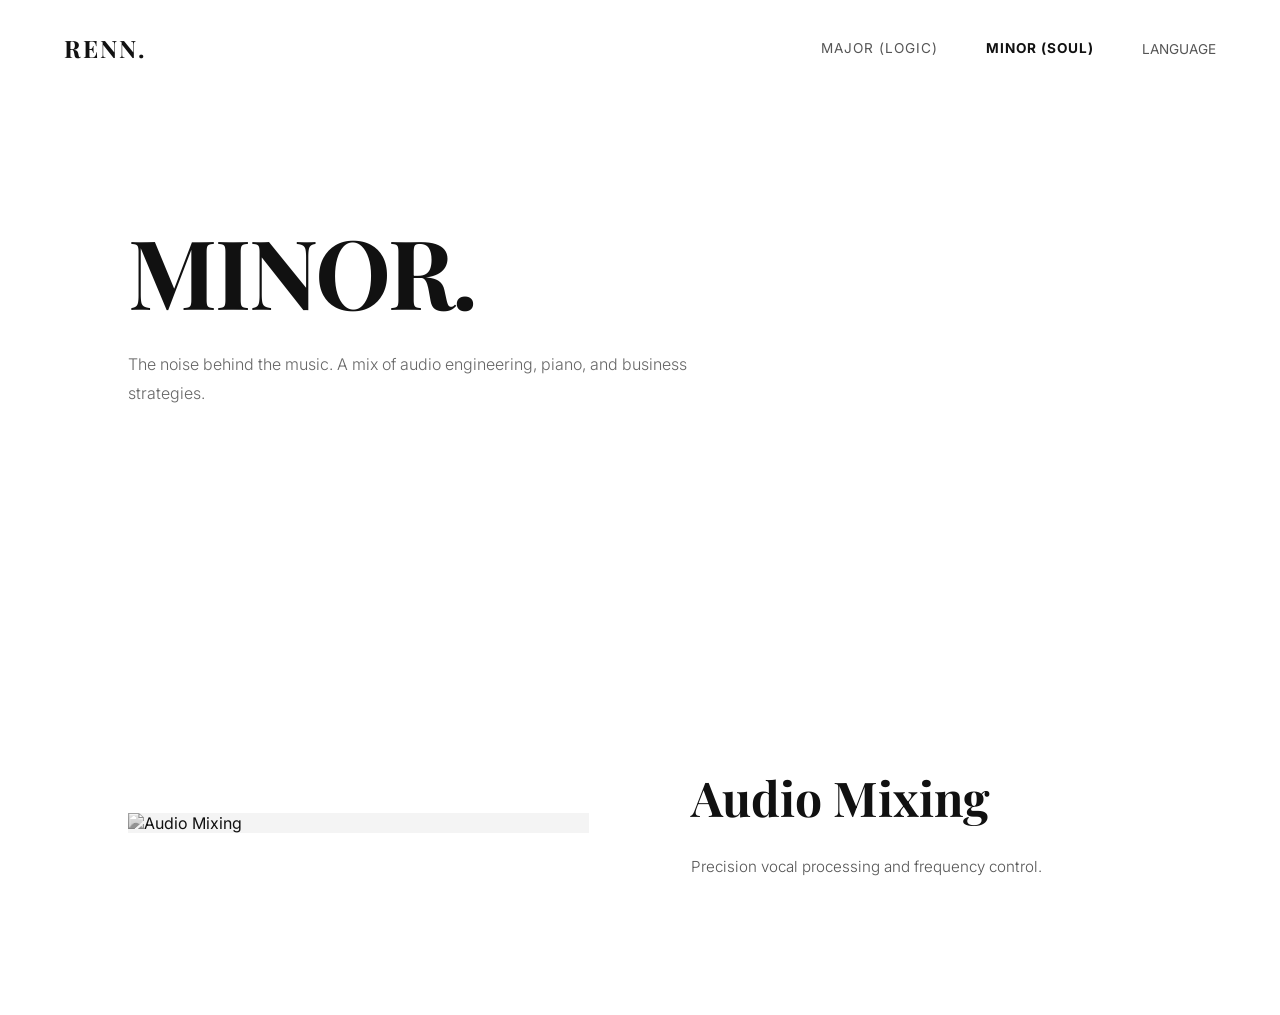
==== minor.html @ af800ce9 "homepage" ====
<!DOCTYPE html>
<html lang="en">
<head>
    <meta charset="UTF-8">
    <title>RAW FREQUENCIES.| Minor Interests</title>
    <link rel="stylesheet" href="style.css">
</head>
<body>
    <nav>
        <a href="index.html" class="logo">RENN.</a>
        <div class="nav-links">
            <a href="index.html" data-en="Major (Logic)" data-zh="主修 (逻辑)">Major (Logic)</a>
            <a href="minor.html" class="active" data-en="Minor (Soul)" data-zh="辅修 (灵魂)">Minor (Soul)</a>
            <div class="dropdown">
                <span class="dropbtn" data-en="Language" data-zh="语言">Language</span>
                <div class="dropdown-content">
                    <a href="#" onclick="setLanguage('en')">English</a>
                    <a href="#" onclick="setLanguage('zh')">中文</a>
                </div>
            </div>
        </div>
    </nav>

    <section class="hero">
        <h1 data-en="MINOR." data-zh="MINOR.">RAW FREQUENCIES.</h1>
        <p data-en="The noise behind the music. A mix of audio engineering, piano, and business strategies." 
           data-zh="音乐背后的信噪。后期制作、钢琴演奏与商业策略的交响。">
           The noise behind the music. A mix of audio engineering, piano, and business strategies.
        </p>
    </section>

    <section class="major-work">
        <div class="img-wrapper">
            <img src="https://images.unsplash.com/photo-1598488035139-bdbb2231ce04?q=80&w=2070&auto=format&fit=crop" alt="Audio Mixing">
        </div>
        <div class="work-text">
            <h2 data-en="Audio Mixing" data-zh="后期处理">Audio Mixing</h2>
            <p data-en="Precision vocal processing and frequency control." data-zh="极致的人声处理与频率控制艺术。">Precision vocal processing and frequency control.</p>
        </div>
    </section>
    
    <script src="lang.js"></script>
</body>
</html>
---- style.css ----
@import url('https://fonts.googleapis.com/css2?family=Inter:wght@300;400&family=Playfair+Display:ital,wght@0,400;0,700;1,400&display=swap');

* { box-sizing: border-box; margin: 0; padding: 0; }
body { font-family: 'Inter', sans-serif; background-color: #fff; color: #111; overflow-x: hidden; }

/* 导航栏 */
nav { position: fixed; top: 0; width: 100%; padding: 2rem 4rem; display: flex; justify-content: space-between; align-items: center; z-index: 1000; background: rgba(255, 255, 255, 0.9); backdrop-filter: blur(10px); }
.logo { font-family: 'Playfair Display', serif; font-size: 1.5rem; font-weight: 700; text-decoration: none; color: #111; text-transform: uppercase; letter-spacing: 2px; }
.nav-links { display: flex; align-items: center; }
.nav-links a { text-decoration: none; color: #555; margin-left: 3rem; font-size: 0.85rem; text-transform: uppercase; letter-spacing: 1px; transition: 0.3s; }
.nav-links a:hover, .nav-links a.active { color: #111; font-weight: bold; }

/* 语言下拉 */
.dropdown { position: relative; display: inline-block; margin-left: 3rem; }
.dropbtn { color: #555; font-size: 0.85rem; text-transform: uppercase; cursor: pointer; }
.dropdown-content { display: none; position: absolute; background: #fff; min-width: 100px; box-shadow: 0 10px 30px rgba(0,0,0,0.05); top: 100%; left: 0; }
.dropdown-content a { margin: 0; padding: 12px 20px; display: block; font-size: 0.8rem; }
.dropdown:hover .dropdown-content { display: block; }

/* Hero */
.hero { height: 70vh; display: flex; flex-direction: column; justify-content: center; padding: 0 10vw; }
.hero h1 { font-family: 'Playfair Display', serif; font-size: 6rem; letter-spacing: -2px; line-height: 1; }
.hero p {
    margin-top: 2rem;
    max-width: 600px;      
    color: #666;
    font-weight: 300;
    line-height: 1.8;      
}
/* 4个大项目样式 */
.major-work { display: grid; grid-template-columns: 1fr 1fr; gap: 8vw; padding: 15vh 10vw; align-items: center; }
.major-work:nth-child(even) .work-text { order: -1; }
.img-wrapper { overflow: hidden; background-color: #f4f4f4; width: 100%; }
.img-wrapper img { width: 100%; display: block; filter: grayscale(100%); transition: transform 0.8s ease, filter 0.5s ease; }
.img-wrapper:hover img { transform: scale(1.08); filter: grayscale(0%); }
.work-text h2 { font-family: 'Playfair Display', serif; font-size: 3rem; margin-bottom: 1.5rem; }
.work-text p { color: #555; font-size: 0.95rem; font-weight: 300; line-height: 1.8; }

/* 分割线 */
.section-divider { padding: 10vh 10vw; font-family: 'Playfair Display', serif; font-size: 3rem; text-align: right; border-top: 1px solid #eee; }

/* 6个全屏小项目样式 */
.small-work-fullscreen { width: 100%; height: 100vh; display: flex; border-top: 1px solid #eee; }
.small-work-fullscreen:nth-child(even) { flex-direction: row-reverse; }

/* 修改后的小项目显示容器 */
.project-display { 
    width: 75%; 
    height: 100%; 
    background: transparent; /* 确保完全透明 */
    display: flex;           /* 启用弹性布局 */
    justify-content: center; /* 水平居中 */
    align-items: center;     /* 垂直居中 */
    padding: 2rem;           /* 增加一点呼吸边距，让作品看起来像装裱在页面里 */
}

/* 统一 iframe 的表现，锁定比例消灭黑边 */
.project-display iframe { 
    width: 90%;              /* 撑开到 90% 的宽度，留出一点杂志边缘感 */
    max-width: 1200px;       /* 防止在特宽屏幕上拉伸过度 */
    aspect-ratio: 16 / 9;    /* 锁定 16:9 比例，这是 p5.js 最常用的全屏比例 */
    border: none; 
    background: transparent; /* 确保 iframe 内部也是透明的 */
}
.project-info { width: 25%; height: 100%; padding: 4rem 3.5rem; display: flex; flex-direction: column; justify-content: center; background: #fff; }
.project-info h3 { font-family: 'Playfair Display', serif; font-size: 2rem; margin-bottom: 2rem; }
.project-info .gameplay { font-size: 0.85rem; color: #444; line-height: 2; border-left: 1px solid #111; padding-left: 1.5rem; }
/* 按钮容器 */
.button-group {
    display: flex;
    gap: 1rem;
    margin-top: 2rem;
}

/* 基础按钮样式 */
.btn {
    text-decoration: none;
    font-size: 0.75rem;
    text-transform: uppercase;
    letter-spacing: 1px;
    padding: 0.8rem 1.8rem;
    border: 1px solid #111;
    border-radius: 50px; /* 圆角矩形关键 */
    color: #111;
    transition: all 0.4s cubic-bezier(0.25, 1, 0.5, 1);
    display: inline-block;
}

/* 悬停动画：填充颜色 */
.btn:hover {
    background-color: #111;
    color: #fff;
    transform: translateY(-2px);
    box-shadow: 0 5px 15px rgba(0,0,0,0.1);
}

/* 针对小项目侧边栏的按钮微调 */
.btn-small {
    padding: 0.6rem 1.2rem;
    font-size: 0.7rem;
}

/* 适配中英文切换时的布局 */
[lang="zh"] .btn {
    letter-spacing: 0;
    font-weight: 400;
}
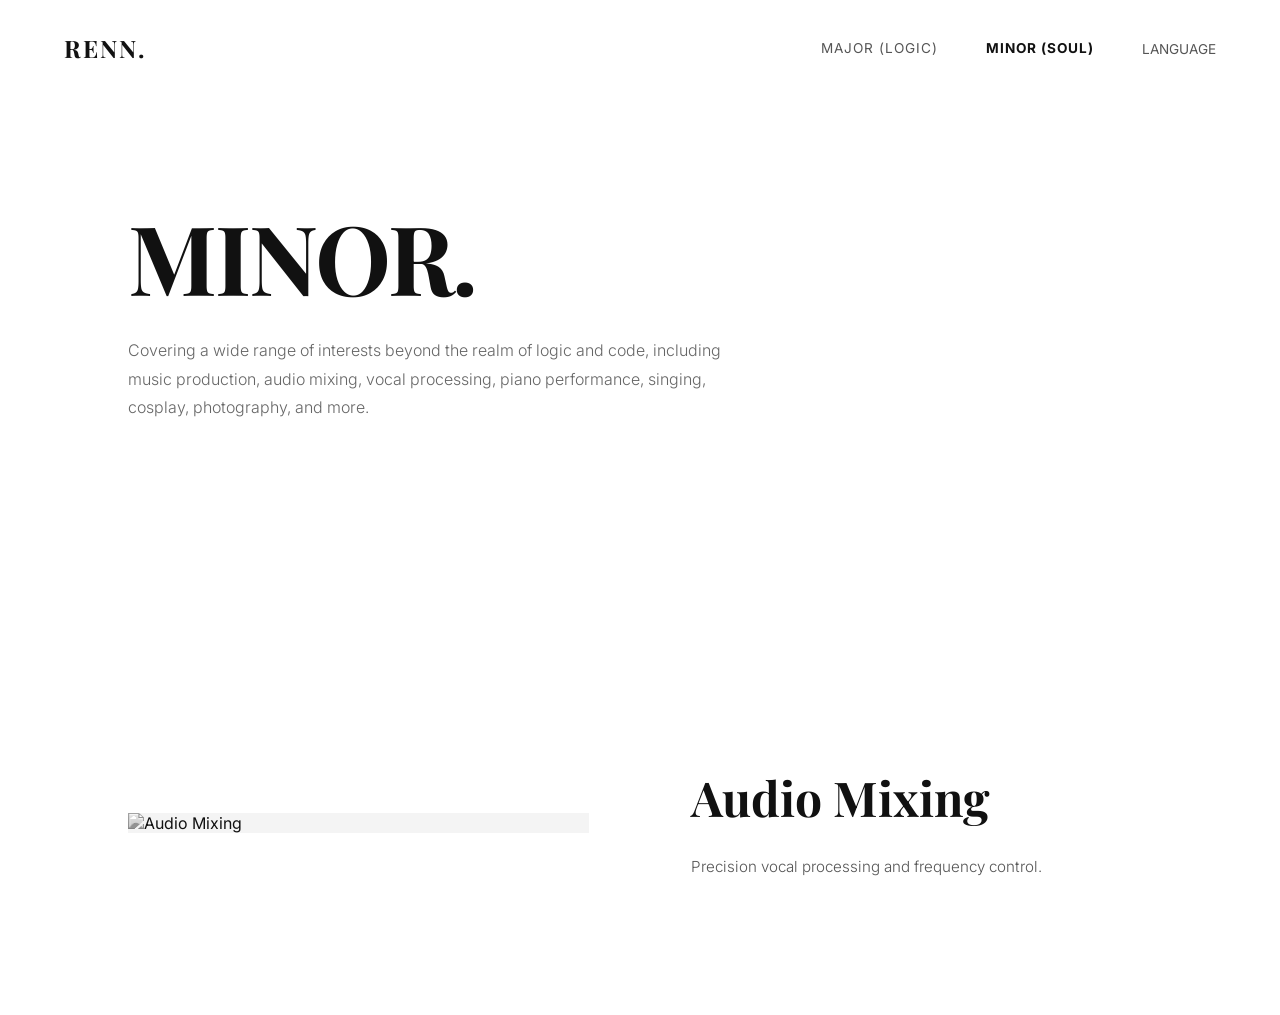
==== commit 73ba271e: "文字,缩放比" ====
--- a/minor.html
+++ b/minor.html
@@ -23,9 +23,9 @@
 
     <section class="hero">
         <h1 data-en="MINOR." data-zh="MINOR.">RAW FREQUENCIES.</h1>
-        <p data-en="The noise behind the music. A mix of audio engineering, piano, and business strategies." 
-           data-zh="音乐背后的信噪。后期制作、钢琴演奏与商业策略的交响。">
-           The noise behind the music. A mix of audio engineering, piano, and business strategies.
+        <p data-en="Covering a wide range of interests beyond the realm of logic and code, including music production, audio mixing, vocal processing, piano performance, singing, cosplay, photography, and more." 
+           data-zh="翻唱，混音，录音，钢琴演奏，唱歌，cosplay，摄影等">
+           业余
         </p>
     </section>
 
--- a/style.css
+++ b/style.css
@@ -58,7 +58,7 @@
 .project-display iframe { 
     width: 90%;              /* 撑开到 90% 的宽度，留出一点杂志边缘感 */
     max-width: 1200px;       /* 防止在特宽屏幕上拉伸过度 */
-    aspect-ratio: 16 / 9;    /* 锁定 16:9 比例，这是 p5.js 最常用的全屏比例 */
+    aspect-ratio: 16 / 10;    /* 锁定 16:9 比例，这是 p5.js 最常用的全屏比例 */
     border: none; 
     background: transparent; /* 确保 iframe 内部也是透明的 */
 }
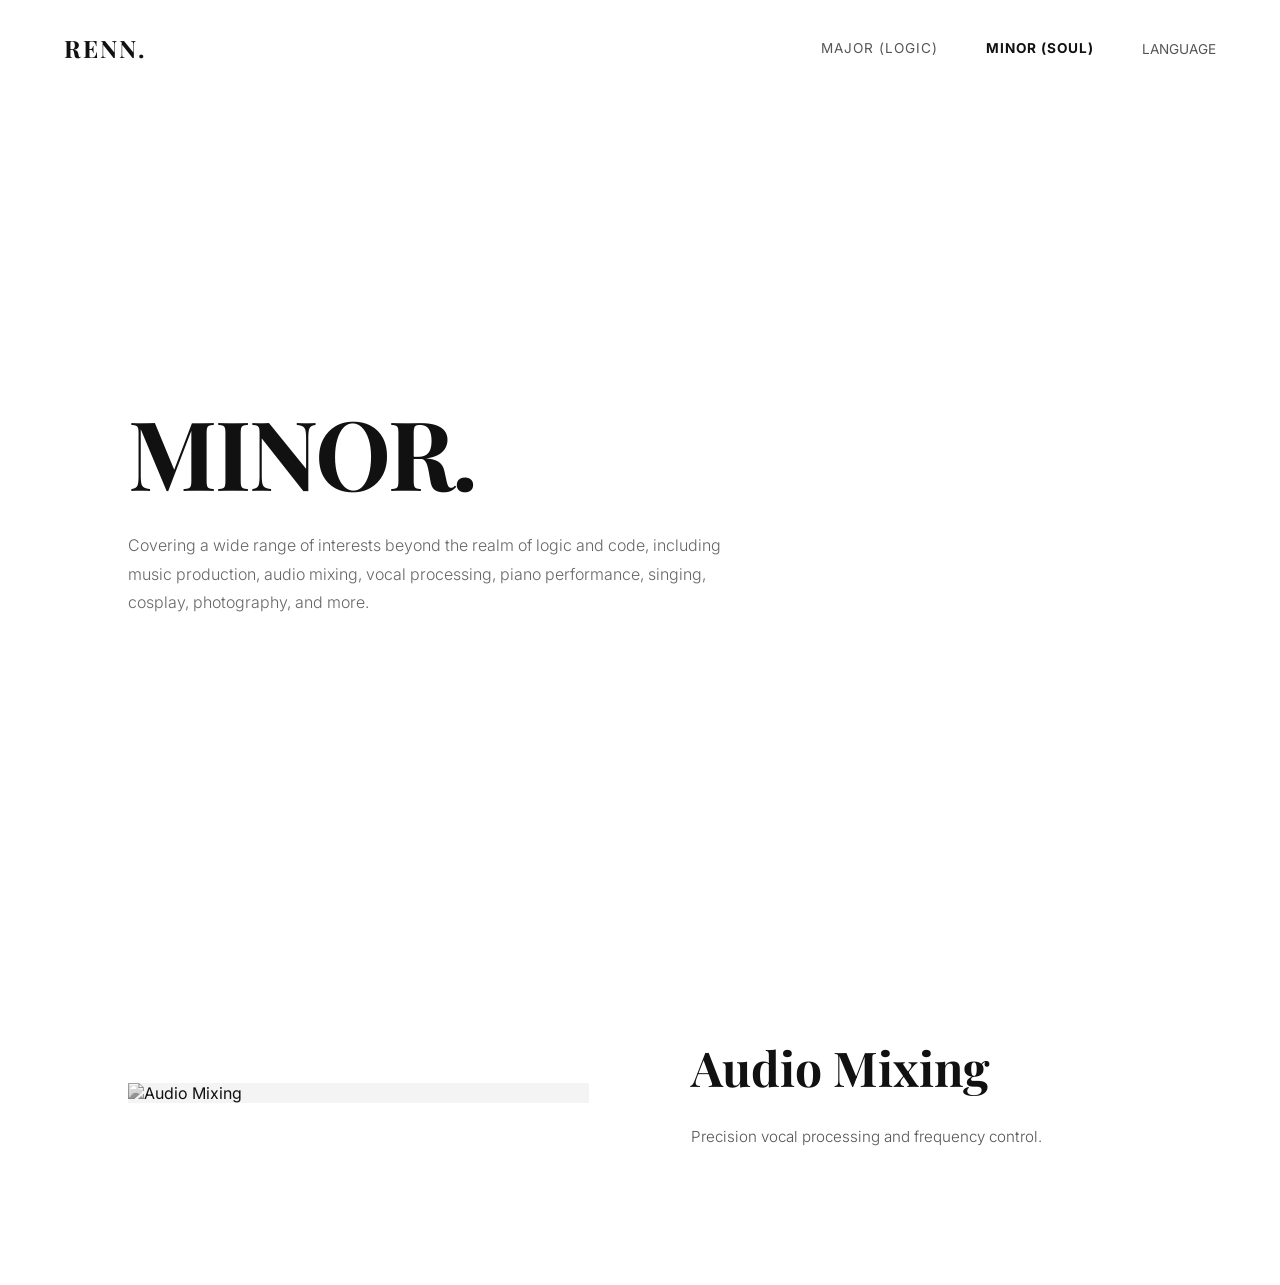
==== commit d5c3a3f1: "web" ====
--- a/minor.html
+++ b/minor.html
@@ -2,12 +2,16 @@
 <html lang="en">
 <head>
     <meta charset="UTF-8">
+    <meta name="viewport" content="width=device-width, initial-scale=1.0">
     <title>RAW FREQUENCIES.| Minor Interests</title>
     <link rel="stylesheet" href="style.css">
 </head>
 <body>
     <nav>
         <a href="index.html" class="logo">RENN.</a>
+        <button class="hamburger" onclick="document.querySelector('.nav-links').classList.toggle('open')" aria-label="Menu">
+            <span></span><span></span><span></span>
+        </button>
         <div class="nav-links">
             <a href="index.html" data-en="Major (Logic)" data-zh="主修 (逻辑)">Major (Logic)</a>
             <a href="minor.html" class="active" data-en="Minor (Soul)" data-zh="辅修 (灵魂)">Minor (Soul)</a>
--- a/style.css
+++ b/style.css
@@ -17,91 +17,131 @@
 .dropdown-content a { margin: 0; padding: 12px 20px; display: block; font-size: 0.8rem; }
 .dropdown:hover .dropdown-content { display: block; }
 
-/* Hero */
-.hero { height: 70vh; display: flex; flex-direction: column; justify-content: center; padding: 0 10vw; }
-.hero h1 { font-family: 'Playfair Display', serif; font-size: 6rem; letter-spacing: -2px; line-height: 1; }
-.hero p {
-    margin-top: 2rem;
-    max-width: 600px;      
-    color: #666;
-    font-weight: 300;
-    line-height: 1.8;      
-}
+/* Hero - 修复顶部被遮挡问题，加入 clamp 等比缩放字体 */
+.hero { min-height: 100vh; display: flex; flex-direction: column; justify-content: center; padding: 120px 10vw 0 10vw; }
+.hero h1 { font-family: 'Playfair Display', serif; font-size: clamp(3rem, 8vw, 6rem); letter-spacing: -2px; line-height: 1; }
+.hero p { margin-top: 2rem; max-width: 600px; color: #666; font-weight: 300; line-height: 1.8; font-size: clamp(0.9rem, 1.5vw, 1rem); }
+
 /* 4个大项目样式 */
 .major-work { display: grid; grid-template-columns: 1fr 1fr; gap: 8vw; padding: 15vh 10vw; align-items: center; }
 .major-work:nth-child(even) .work-text { order: -1; }
 .img-wrapper { overflow: hidden; background-color: #f4f4f4; width: 100%; }
 .img-wrapper img { width: 100%; display: block; filter: grayscale(100%); transition: transform 0.8s ease, filter 0.5s ease; }
 .img-wrapper:hover img { transform: scale(1.08); filter: grayscale(0%); }
-.work-text h2 { font-family: 'Playfair Display', serif; font-size: 3rem; margin-bottom: 1.5rem; }
+.work-text h2 { font-family: 'Playfair Display', serif; font-size: clamp(2rem, 4vw, 3rem); margin-bottom: 1.5rem; }
 .work-text p { color: #555; font-size: 0.95rem; font-weight: 300; line-height: 1.8; }
 
 /* 分割线 */
-.section-divider { padding: 10vh 10vw; font-family: 'Playfair Display', serif; font-size: 3rem; text-align: right; border-top: 1px solid #eee; }
+.section-divider { padding: 10vh 10vw; font-family: 'Playfair Display', serif; font-size: clamp(1.8rem, 4vw, 3rem); text-align: right; border-top: 1px solid #eee; }
 
 /* 6个全屏小项目样式 */
-.small-work-fullscreen { width: 100%; height: 100vh; display: flex; border-top: 1px solid #eee; }
+.small-work-fullscreen { width: 100%; min-height: 100vh; display: flex; border-top: 1px solid #eee; }
 .small-work-fullscreen:nth-child(even) { flex-direction: row-reverse; }
 
 /* 修改后的小项目显示容器 */
-.project-display { 
-    width: 75%; 
-    height: 100%; 
-    background: transparent; /* 确保完全透明 */
-    display: flex;           /* 启用弹性布局 */
-    justify-content: center; /* 水平居中 */
-    align-items: center;     /* 垂直居中 */
-    padding: 2rem;           /* 增加一点呼吸边距，让作品看起来像装裱在页面里 */
-}
+.project-display { width: 75%; height: 100%; background: transparent; display: flex; justify-content: center; align-items: center; padding: 2rem; }
 
-/* 统一 iframe 的表现，锁定比例消灭黑边 */
+/* 修复 iframe 被切断的问题，匹配 sketch 画布比例 3:2 */
 .project-display iframe { 
-    width: 90%;              /* 撑开到 90% 的宽度，留出一点杂志边缘感 */
-    max-width: 1200px;       /* 防止在特宽屏幕上拉伸过度 */
-    aspect-ratio: 16 / 10;    /* 锁定 16:9 比例，这是 p5.js 最常用的全屏比例 */
+    width: 100%; 
+    max-width: 960px;       
+    aspect-ratio: 3 / 2;    
     border: none; 
-    background: transparent; /* 确保 iframe 内部也是透明的 */
+    background: transparent; 
 }
 .project-info { width: 25%; height: 100%; padding: 4rem 3.5rem; display: flex; flex-direction: column; justify-content: center; background: #fff; }
-.project-info h3 { font-family: 'Playfair Display', serif; font-size: 2rem; margin-bottom: 2rem; }
+.project-info h3 { font-family: 'Playfair Display', serif; font-size: clamp(1.5rem, 3vw, 2rem); margin-bottom: 2rem; }
 .project-info .gameplay { font-size: 0.85rem; color: #444; line-height: 2; border-left: 1px solid #111; padding-left: 1.5rem; }
+
 /* 按钮容器 */
-.button-group {
-    display: flex;
-    gap: 1rem;
-    margin-top: 2rem;
-}
+.button-group { display: flex; flex-wrap: wrap; gap: clamp(0.5rem, 1vw, 1rem); margin-top: 2rem; }
 
-/* 基础按钮样式 */
+/* 基础按钮样式 - 加入 clamp 完美实现等比例缩小 */
 .btn {
     text-decoration: none;
-    font-size: 0.75rem;
+    font-size: clamp(0.6rem, 1vw, 0.75rem);
     text-transform: uppercase;
     letter-spacing: 1px;
-    padding: 0.8rem 1.8rem;
+    padding: clamp(0.5rem, 1.2vw, 0.8rem) clamp(1rem, 2.5vw, 1.8rem);
     border: 1px solid #111;
-    border-radius: 50px; /* 圆角矩形关键 */
+    border-radius: 50px; 
     color: #111;
     transition: all 0.4s cubic-bezier(0.25, 1, 0.5, 1);
     display: inline-block;
 }
+.btn:hover { background-color: #111; color: #fff; transform: translateY(-2px); box-shadow: 0 5px 15px rgba(0,0,0,0.1); }
 
-/* 悬停动画：填充颜色 */
-.btn:hover {
-    background-color: #111;
-    color: #fff;
-    transform: translateY(-2px);
-    box-shadow: 0 5px 15px rgba(0,0,0,0.1);
+/* 适配中英文切换时的布局 */
+[lang="zh"] .btn { letter-spacing: 0; font-weight: 400; }
+
+/* ================= 汉堡菜单按钮（桌面端隐藏） ================= */
+.hamburger { display: none; background: none; border: none; cursor: pointer; padding: 0.5rem; z-index: 1001; }
+.hamburger span { display: block; width: 22px; height: 2px; background: #111; margin: 5px 0; transition: all 0.3s ease; }
+
+/* ================= 平板端适配 (≤900px) ================= */
+@media (max-width: 900px) {
+    /* 导航 - 汉堡菜单 */
+    .hamburger { display: flex; flex-direction: column; justify-content: center; }
+    nav { padding: 1.2rem 1.5rem; }
+    .nav-links {
+        display: none;
+        position: fixed;
+        top: 0; left: 0; right: 0; bottom: 0;
+        background: rgba(255, 255, 255, 0.97);
+        backdrop-filter: blur(20px);
+        flex-direction: column;
+        align-items: center;
+        justify-content: center;
+        gap: 2rem;
+        z-index: 999;
+    }
+    .nav-links.open { display: flex; }
+    .nav-links a { margin-left: 0; font-size: 1.1rem; }
+    .dropdown { margin-left: 0; }
+
+    /* Hero 区域 */
+    .hero { padding: 100px 6vw 0 6vw; min-height: auto; padding-bottom: 8vh; }
+    .hero h1 { font-size: clamp(2.2rem, 10vw, 3.5rem); letter-spacing: -1px; }
+    .hero p { font-size: 0.9rem; line-height: 1.7; max-width: 100%; }
+
+    /* 大项目 */
+    .major-work { grid-template-columns: 1fr; gap: 2rem; padding: 8vh 6vw; }
+    .major-work:nth-child(even) .work-text { order: 1; }
+    .work-text h2 { font-size: clamp(1.6rem, 5vw, 2.2rem); margin-bottom: 1rem; }
+
+    /* 分割线 */
+    .section-divider { text-align: center; padding: 6vh 6vw; font-size: clamp(1.4rem, 5vw, 2rem); }
+
+    /* 小项目 */
+    .small-work-fullscreen,
+    .small-work-fullscreen:nth-child(even) { flex-direction: column; min-height: auto; }
+    .project-display { width: 100%; height: auto; padding: 1rem; }
+    .project-display iframe { max-width: 100%; aspect-ratio: 3 / 2; }
+    .project-info { width: 100%; height: auto; padding: 2rem 6vw 3rem; }
+    .project-info h3 { font-size: 1.4rem; margin-bottom: 1rem; }
+    .project-info .gameplay { font-size: 0.82rem; line-height: 1.8; }
 }
 
-/* 针对小项目侧边栏的按钮微调 */
-.btn-small {
-    padding: 0.6rem 1.2rem;
-    font-size: 0.7rem;
-}
+/* ================= 小手机适配 (≤480px) ================= */
+@media (max-width: 480px) {
+    nav { padding: 1rem 1.2rem; }
+    .logo { font-size: 1.2rem; }
 
-/* 适配中英文切换时的布局 */
-[lang="zh"] .btn {
-    letter-spacing: 0;
-    font-weight: 400;
+    .hero { padding: 90px 5vw 0 5vw; }
+    .hero h1 { font-size: clamp(1.8rem, 9vw, 2.8rem); }
+    .hero p { font-size: 0.85rem; line-height: 1.65; }
+
+    .major-work { padding: 6vh 5vw; gap: 1.5rem; }
+    .work-text h2 { font-size: 1.4rem; }
+    .work-text p { font-size: 0.85rem; }
+
+    .section-divider { font-size: 1.2rem; padding: 5vh 5vw; }
+
+    .project-display { padding: 0.5rem; }
+    .project-info { padding: 1.5rem 5vw 2.5rem; }
+    .project-info h3 { font-size: 1.2rem; margin-bottom: 0.8rem; }
+    .project-info .gameplay { font-size: 0.8rem; padding-left: 1rem; }
+
+    .btn { font-size: 0.6rem; padding: 0.5rem 1rem; }
+    .button-group { gap: 0.5rem; }
 }
